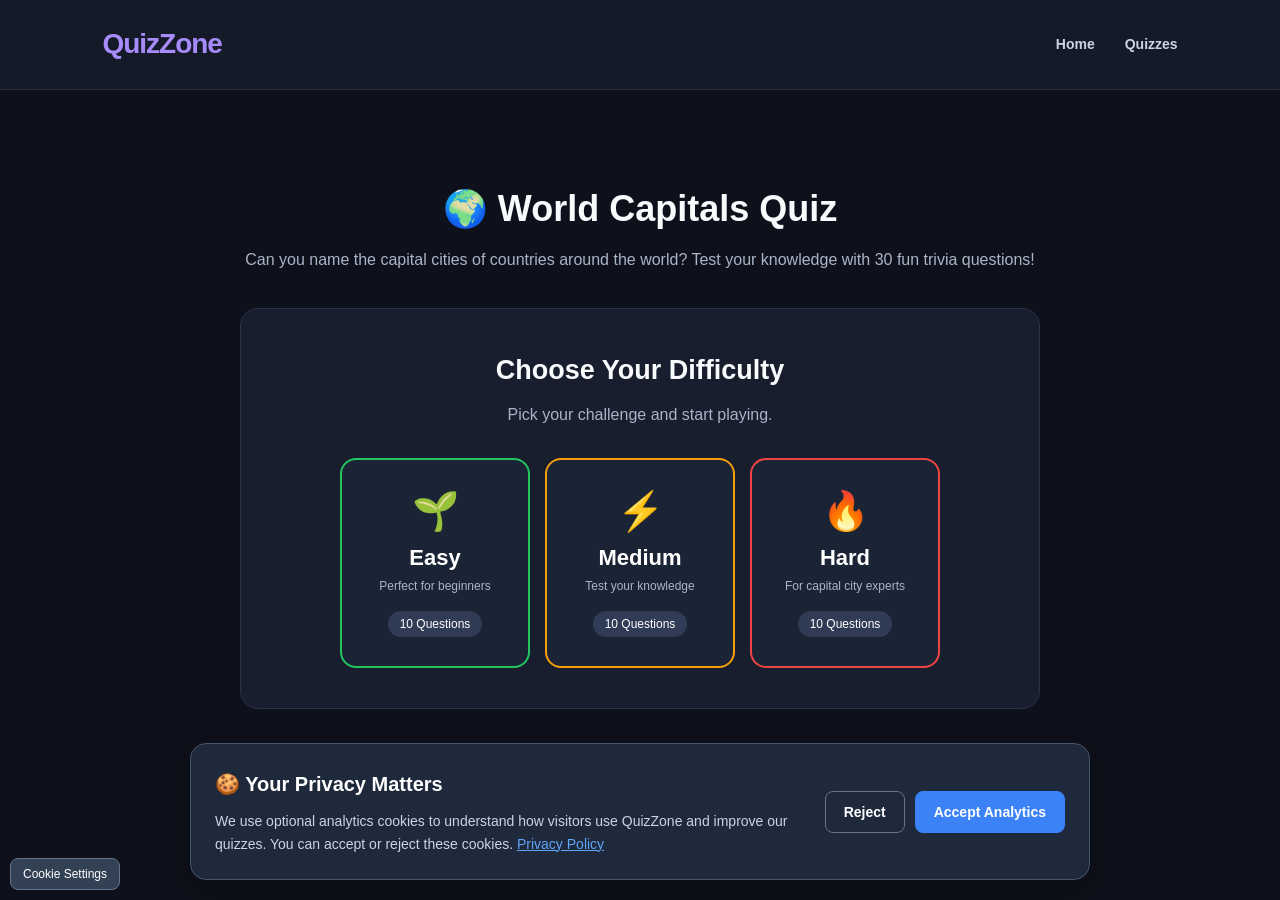
==== capitals.html @ 3d5daa3d "Add files via upload" ====
<!DOCTYPE html>
<html lang="en">

<head>
    <meta charset="UTF-8">
    <meta name="viewport" content="width=device-width, initial-scale=1.0">

    <title>World Capitals Quiz - 30 Questions | QuizZone</title>

    <meta name="description" content="Test your geography knowledge with 30 free world capitals trivia questions! Can you name the capital cities of countries around the world? Play on QuizZone.">

    <link rel="stylesheet" href="style.css">
</head>

<body>

<header>
    <h1>QuizZone</h1>
    <nav>
        <a href="index.html">Home</a>
        <a href="index.html#categories">Quizzes</a>
    </nav>
</header>

<main class="quiz-page">

   
<h2>🌍 World Capitals Quiz</h2>
<p>Can you name the capital cities of countries around the world? Test your knowledge with 30 fun trivia questions!</p>


    <!-- DIFFICULTY SELECTION -->

    <div id="difficulty-screen">
        <h3>Choose Your Difficulty</h3>
        <p>Pick your challenge and start playing.</p>

        <div class="difficulty-buttons">

            <button type="button"
                    id="easy-button"
                    class="difficulty-btn easy-btn">
                <span class="difficulty-icon">🌱</span>
                <span class="difficulty-name">Easy</span>
                <span class="difficulty-description">
                    Perfect for beginners
                </span>
                <span class="difficulty-info">
                    10 Questions
                </span>
            </button>

            <button type="button"
                    id="medium-button"
                    class="difficulty-btn medium-btn">
                <span class="difficulty-icon">⚡</span>
                <span class="difficulty-name">Medium</span>
                <span class="difficulty-description">
                    Test your knowledge
                </span>
                <span class="difficulty-info">
                    10 Questions
                </span>
            </button>

            <button type="button"
                    id="hard-button"
                    class="difficulty-btn hard-btn">
                <span class="difficulty-icon">🔥</span>
                <span class="difficulty-name">Hard</span>
                <span class="difficulty-description">
                    For capital city experts
                </span>
                <span class="difficulty-info">
                    10 Questions
                </span>
            </button>

        </div>
    </div>

    <!-- QUIZ QUESTIONS -->

    <div id="quiz-box" style="display:none;">

        <p id="question-counter"></p>

        <div class="progress-track">
            <div id="progress-bar"></div>
        </div>

        <h3 id="question"></h3>

        <div id="answer-buttons"></div>

        <p id="feedback" aria-live="polite"></p>

        <button id="next-button"
                type="button"
                style="display:none;">
            Next Question
        </button>

    </div>

    <!-- FINAL RESULTS -->

    <div id="results" style="display:none;">

        <div class="result-icon">🏆</div>

        <h2>Quiz Complete!</h2>

        <p id="final-score"></p>
        <p id="result-message"></p>

        <button id="restart-button" type="button">
            Choose Another Difficulty
        </button>

        <p class="back-home">
            <a href="index.html">← Back to Homepage</a>
        </p>

    </div>

</main>

<script src="capitals.js"></script>

	
	<!-- Cookie Consent Banner -->
<div id="cookie-banner" class="cookie-banner"
     role="region" aria-label="Cookie preferences">

    <div class="cookie-content">
        <div class="cookie-text">
            <h3>🍪 Your Privacy Matters</h3>
            <p>
                We use optional analytics cookies to understand
                how visitors use QuizZone and improve our quizzes.
                You can accept or reject these cookies.
                <a href="privacy.html">Privacy Policy</a>
            </p>
        </div>

        <div class="cookie-buttons">
            <button id="reject-cookies" type="button">
                Reject
            </button>

            <button id="accept-cookies" type="button">
                Accept Analytics
            </button>
        </div>
    </div>
</div>

<!-- Cookie Settings -->
<button id="cookie-settings" type="button">
    Cookie Settings
</button>

<!-- Consent-controlled Analytics -->
<script src="analytics.js"></script>
	
	
	
	
	
	
	
</body>
</html>
---- style.css ----
/* GENERAL */

* {
    margin: 0;
    padding: 0;
    box-sizing: border-box;
}

html {
    scroll-behavior: smooth;
}

body {
    font-family: Arial, Helvetica, sans-serif;
    background-color: #0e111b;
    color: #f8fafc;
    line-height: 1.6;
}

a {
    text-decoration: none;
    color: inherit;
}

/* HEADER */

header {
    background-color: #151a28;
    padding: 22px 8%;
    display: flex;
    justify-content: space-between;
    align-items: center;
    border-bottom: 1px solid #252b3b;
}

header h1 {
    font-size: 28px;
    color: #a78bfa;
    letter-spacing: -1px;
}

nav {
    display: flex;
    gap: 30px;
}

nav a {
    color: #cbd5e1;
    font-size: 14px;
    font-weight: bold;
}

nav a:hover {
    color: #a78bfa;
}

/* HOMEPAGE HERO */

.hero {
    text-align: center;
    padding: 110px 20px;
    background: linear-gradient(135deg, #151a28, #302060);
}

.hero h2 {
    font-size: 50px;
    max-width: 850px;
    line-height: 1.2;
    margin: 0 auto 22px;
}

.hero p {
    font-size: 17px;
    color: #aab4c7;
    max-width: 580px;
    margin: 0 auto 32px;
}

.button {
    display: inline-block;
    background-color: #8b5cf6;
    color: white;
    padding: 15px 32px;
    border-radius: 10px;
    font-weight: bold;
}

.button:hover {
    background-color: #7c3aed;
}

/* HOMEPAGE CATEGORIES */

#categories {
    padding: 80px 8% 100px;
    max-width: 1350px;
    margin: auto;
    text-align: center;
}

#categories h2 {
    font-size: 34px;
    margin-bottom: 10px;
}

.section-description {
    color: #aab4c7;
    margin-bottom: 40px;
}

.quiz-container {
    display: flex;
    flex-wrap: wrap;
    justify-content: center;
    gap: 22px;
}

.quiz-card {
    background-color: #181e2d;
    padding: 38px 26px;
    border: 1px solid #2a3245;
    border-radius: 16px;
    text-align: left;
    width: 31%;
    transition: transform 0.25s;
}

a.quiz-card:hover {
    transform: translateY(-5px);
    border-color: #8b5cf6;
}

.quiz-card h3 {
    font-size: 22px;
    margin-bottom: 12px;
}

.quiz-card p {
    color: #98a5ba;
    font-size: 14px;
    margin-bottom: 20px;
}

.play-link {
    color: #c4b5fd;
    font-weight: bold;
    font-size: 14px;
}

.coming-soon {
    color: #94a3b8;
    font-size: 13px;
    background-color: #283145;
    padding: 7px 12px;
    border-radius: 20px;
}

/* ABOUT */

#about {
    background-color: #151a28;
    padding: 80px 20px;
    text-align: center;
}

#about h2 {
    font-size: 30px;
    margin-bottom: 15px;
}

#about p {
    color: #aab4c7;
    max-width: 650px;
    margin: auto;
}

/* FOOTER */

footer {
    text-align: center;
    padding: 30px;
    color: #758199;
    font-size: 13px;
}

/* QUIZ PAGE */

.quiz-page {
    max-width: 850px;
    margin: 65px auto;
    padding: 25px;
    text-align: center;
}

.quiz-page > h2 {
    font-size: 36px;
    margin-bottom: 10px;
}

.quiz-page > p {
    color: #aab4c7;
}

#difficulty-screen,
#quiz-box,
#results {
    background-color: #181e2d;
    border: 1px solid #2a3245;
    padding: 40px;
    border-radius: 18px;
    margin-top: 35px;
}

/* DIFFICULTY SELECTION */

#difficulty-screen h3 {
    font-size: 27px;
    margin-bottom: 10px;
}

#difficulty-screen > p {
    color: #aab4c7;
}

.difficulty-buttons {
    display: flex;
    justify-content: center;
    flex-wrap: wrap;
    gap: 15px;
    margin-top: 30px;
}

.difficulty-btn {
    display: flex;
    flex-direction: column;
    align-items: center;
    justify-content: center;
    width: 190px;
    min-height: 210px;
    padding: 25px 15px;
    background-color: #1b2435;
    border: 2px solid #364158;
    border-radius: 16px;
    color: white;
    cursor: pointer;
    transition: transform 0.2s;
}

.difficulty-btn:hover {
    transform: translateY(-5px);
    background-color: #29354b;
}

.difficulty-icon {
    font-size: 38px;
    margin-bottom: 12px;
}

.difficulty-name {
    font-size: 22px;
    font-weight: bold;
    margin-bottom: 8px;
}

.difficulty-description {
    font-size: 12px;
    color: #aab4c7;
    margin-bottom: 18px;
}

.difficulty-info {
    font-size: 12px;
    background-color: #303b55;
    padding: 6px 12px;
    border-radius: 20px;
}

.easy-btn {
    border-color: #22c55e;
}

.medium-btn {
    border-color: #f59e0b;
}

.hard-btn {
    border-color: #ef4444;
}

/* QUESTION DISPLAY */

#question-counter {
    color: #a78bfa;
    font-size: 14px;
    font-weight: bold;
    margin-bottom: 15px;
}

.progress-track {
    width: 100%;
    height: 9px;
    background-color: #303b55;
    border-radius: 20px;
    overflow: hidden;
    margin-bottom: 30px;
}

#progress-bar {
    width: 0%;
    height: 100%;
    background-color: #8b5cf6;
    border-radius: 20px;
    transition: width 0.3s;
}

#question {
    font-size: 24px;
    margin-bottom: 30px;
}

#answer-buttons {
    display: flex;
    flex-direction: column;
    gap: 14px;
}

.answer-button {
    background-color: #242d40;
    border: 1px solid #364158;
    color: white;
    padding: 17px 20px;
    border-radius: 10px;
    font-size: 16px;
    cursor: pointer;
    text-align: left;
    width: 100%;
}

.answer-button:hover:not(:disabled) {
    background-color: #303c54;
}

.answer-button.correct {
    background-color: #14532d;
    border-color: #22c55e;
}

.answer-button.incorrect {
    background-color: #7f1d1d;
    border-color: #ef4444;
}

#feedback {
    margin-top: 20px;
    font-weight: bold;
}

#next-button,
#restart-button {
    background-color: #8b5cf6;
    color: white;
    border: none;
    padding: 14px 30px;
    border-radius: 10px;
    font-size: 15px;
    font-weight: bold;
    cursor: pointer;
    margin-top: 25px;
}

#next-button:hover,
#restart-button:hover {
    background-color: #7c3aed;
}

/* RESULTS */

.result-icon {
    font-size: 55px;
    margin-bottom: 15px;
}

#final-score {
    font-size: 24px;
    font-weight: bold;
    color: #c4b5fd;
    margin: 20px 0 10px;
}

#result-message {
    color: #aab4c7;
}

.back-home {
    margin-top: 25px;
}

.back-home a {
    color: #a78bfa;
}

/* TABLET */

@media screen and (max-width: 900px) {

    .quiz-card {
        width: 47%;
    }

    .hero h2 {
        font-size: 40px;
    }

}

/* MOBILE */

@media screen and (max-width: 600px) {

    header {
        flex-direction: column;
        gap: 15px;
        padding: 22px;
    }

    nav {
        gap: 22px;
    }

    .hero {
        padding: 80px 20px;
    }

    .hero h2 {
        font-size: 32px;
    }

    .quiz-card {
        width: 100%;
    }

    #categories {
        padding: 65px 20px;
    }

    #difficulty-screen,
    #quiz-box,
    #results {
        padding: 25px 18px;
    }

    .difficulty-buttons {
        flex-direction: column;
        align-items: center;
    }

    .difficulty-btn {
        width: 100%;
        min-height: 170px;
    }

    .quiz-page {
        margin: 35px auto;
    }

}




/* QUIZ CARD HOVER ANIMATIONS */

.quiz-card {
    transition: transform 0.3s ease, box-shadow 0.3s ease;
    cursor: pointer;
}

.quiz-card:hover {
    transform: translateY(-8px);
    box-shadow: 0 12px 25px rgba(138, 43, 226, 0.3);
}

.quiz-card h3 {
    transition: color 0.3s ease;
}

.quiz-card:hover h3 {
    color: #b388ff;
}





/* QuizZone Cookie Banner */

.cookie-banner {
    position: fixed;
    bottom: 20px;
    left: 50%;
    transform: translateX(-50%);
    width: calc(100% - 40px);
    max-width: 900px;
    background: #1e293b;
    color: white;
    border: 1px solid #475569;
    border-radius: 16px;
    padding: 24px;
    box-shadow: 0 10px 35px rgba(0, 0, 0, 0.3);
    z-index: 9999;
    box-sizing: border-box;
}

.cookie-content {
    display: flex;
    align-items: center;
    justify-content: space-between;
    gap: 25px;
}

.cookie-text h3 {
    margin: 0 0 10px;
    color: white;
    font-size: 20px;
}

.cookie-text p {
    margin: 0;
    font-size: 14px;
    line-height: 1.6;
    color: #cbd5e1;
}

.cookie-text a {
    color: #60a5fa;
    text-decoration: underline;
}

.cookie-buttons {
    display: flex;
    gap: 10px;
    flex-shrink: 0;
}

.cookie-buttons button {
    padding: 12px 18px;
    border-radius: 8px;
    font-size: 14px;
    font-weight: bold;
    cursor: pointer;
}

#reject-cookies {
    background: transparent;
    color: white;
    border: 1px solid #64748b;
}

#reject-cookies:hover {
    background: #334155;
}

#accept-cookies {
    background: #3b82f6;
    color: white;
    border: 1px solid #3b82f6;
}

#accept-cookies:hover {
    background: #2563eb;
}

#cookie-settings {
    position: fixed;
    bottom: 10px;
    left: 10px;
    padding: 8px 12px;
    background: #334155;
    color: white;
    border: 1px solid #64748b;
    border-radius: 8px;
    cursor: pointer;
    z-index: 9998;
    font-size: 12px;
}

@media (max-width: 650px) {
    .cookie-content {
        flex-direction: column;
        align-items: stretch;
    }

    .cookie-buttons {
        flex-direction: column;
    }

    .cookie-buttons button {
        width: 100%;
    }
}
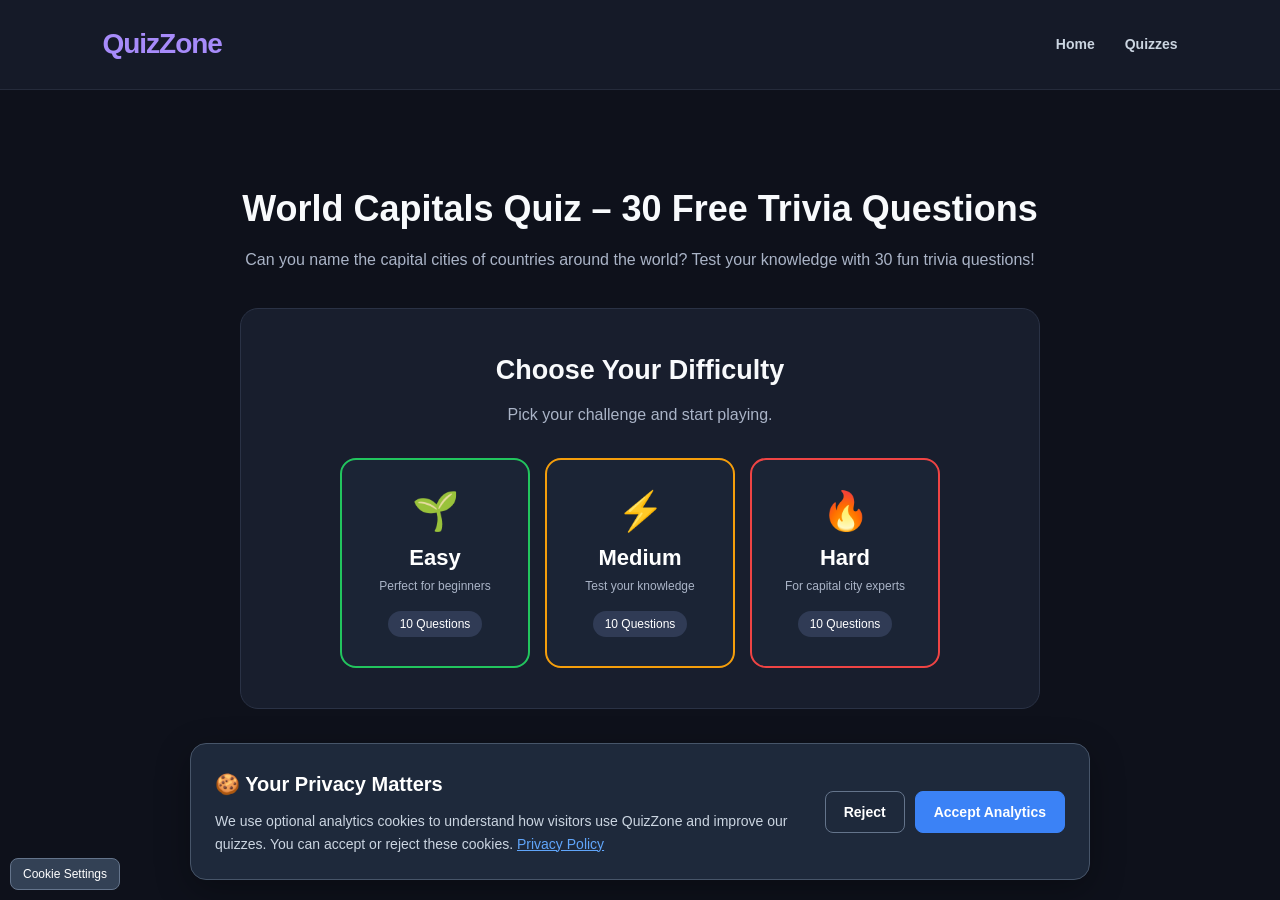
==== commit a030fff6: "Add files via upload" ====
--- a/capitals.html
+++ b/capitals.html
@@ -26,7 +26,7 @@
 <main class="quiz-page">
 
    
-<h2>🌍 World Capitals Quiz</h2>
+<h2>World Capitals Quiz – 30 Free Trivia Questions</h2>
 <p>Can you name the capital cities of countries around the world? Test your knowledge with 30 fun trivia questions!</p>
 
 
